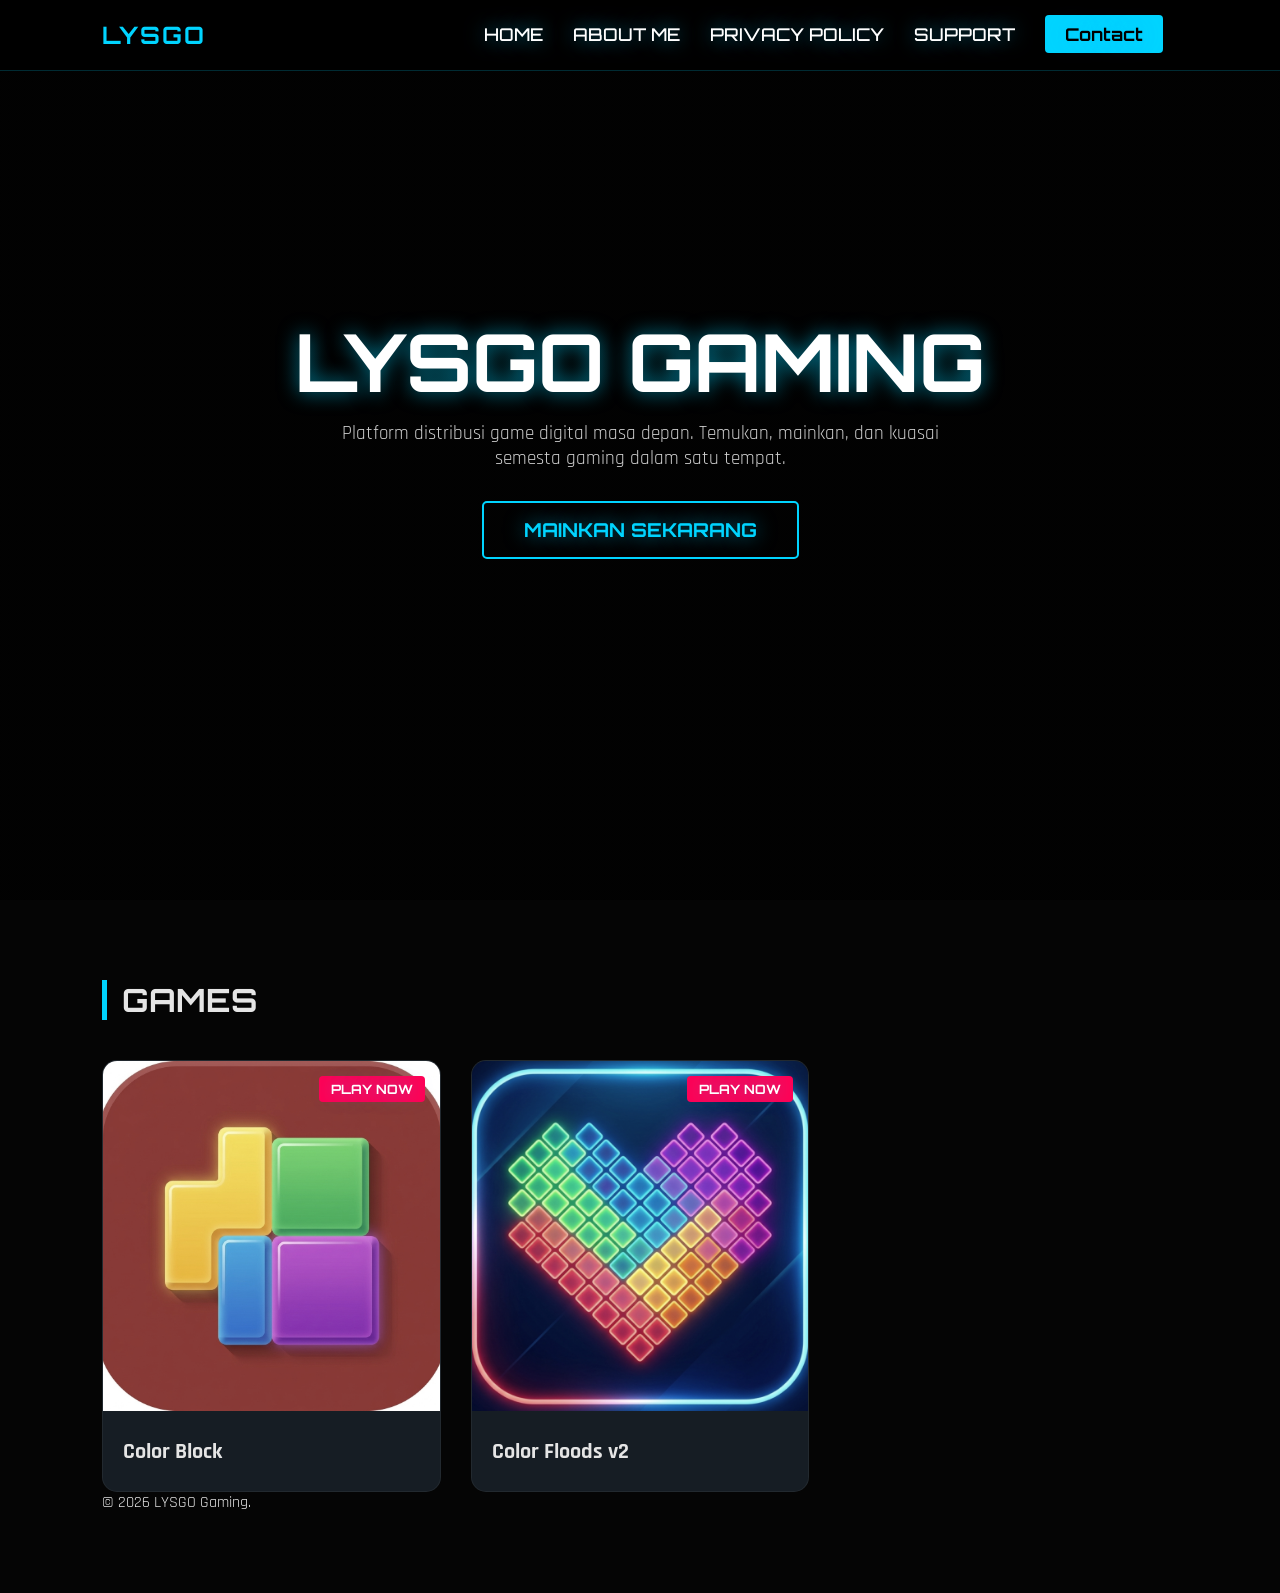
==== index.html @ 218348d4 "Update link for Color Floods game" ====
<!DOCTYPE html>
<html lang="id">
<head>
    <meta charset="UTF-8">
    <meta name="viewport" content="width=device-width, initial-scale=1.0">
    
    <title>LYSGO GAMING | sulistiowati</title>
    
    <link href="https://fonts.googleapis.com/css2?family=Orbitron:wght@400;700&family=Rajdhani:wght@500;700&display=swap" rel="stylesheet">
    
    <link rel="stylesheet" href="https://cdnjs.cloudflare.com/ajax/libs/font-awesome/6.0.0/css/all.min.css">
    
    <link rel="stylesheet" href="style.css">
    <meta name="description" content="LYSGO GAMING - Platform distribusi game digital masa depan. Temukan, mainkan, dan kuasai semesta gaming dalam satu tempat.">
    <meta name="keywords" content="LYSGO GAMING, game digital, platform game, main game online, distribusi game">
    <meta name="author" content="Sulistiowati">
    <meta property="og:title" content="LYSGO GAMING | Platform Game Digital">
    <meta property="og:description" content="Mainkan dan kuasai semesta gaming di LYSGO GAMING.">
    <meta property="og:url" content="https://lysgo.my.id">
    <meta property="og:type" content="website">
    <link rel="canonical" href="https://lysgo.my.id">
    
</head>
<body>
  

    <nav>
        <div class="logo">LYSGO</div>
        
        <div class="menu-toggle" id="mobile-menu">
            <span></span>
            <span></span>
            <span></span>
        </div>

        <ul id="nav-list">
            <li><a href="#home">HOME</a></li>
            <li><a href="about.html">ABOUT ME</a></li>
            <li><a href="privacy.html">PRIVACY POLICY</a></li>
            <li><a href="support.html">SUPPORT</a></li>
            <li><a href="contact.html" class="btn-login">Contact</a></li>
        </ul>
    </nav>

    <header class="hero" id="home">
        <h1>LYSGO GAMING</h1>
        <p>Platform distribusi game digital masa depan. Temukan, mainkan, dan kuasai semesta gaming dalam satu tempat.</p>
        <a href="#store" class="cta-btn">Mainkan Sekarang</a>
    </header>

    <main class="container" id="store">
        <h2 class="section-title">GAMES</h2>
        <div class="grid">
          
            <div class="card">
                <img src="imgs/colorblock.png" alt="RPG">
                <div class="card-info">
                    <h3>Color Block</h3>
                    <a class="badge" href="Gameplay/ColorBlock/colorblock.html">Play Now</a>
                </div>
            </div>
            <div class="card">
                <img src="imgs/colorflood.png" alt="RPG">
                <div class="card-info">
                    <h3>Color Floods v2</h3>
                    <a class="badge" href="Gameplay/colorflood.html">Play Now</a>
                </div>
            </div>

          
        </div>
    <footer>
    <p>&copy; 2026 LYSGO Gaming.</p>
</footer>

    </main>

    <script src="script.js"></script>
</body>
</html>
---- style.css ----
:root {
    --primary: #00d4ff;
    --secondary: #062c43;
    --bg-dark: #050505;
    --card-bg: rgba(31, 40, 51, 0.7);
    --text-light: #e5e5e5;
    --neon-shadow: 0 0 15px rgba(0, 212, 255, 0.4);
}

* {
    margin: 0;
    padding: 0;
    box-sizing: border-box;
    font-family: 'Rajdhani', sans-serif;
}

body {
    background-color: var(--bg-dark);
    color: var(--text-light);
    overflow-x: hidden;
    scroll-behavior: smooth;
}

/* --- Navigation --- */
nav {
    display: flex;
    justify-content: space-between;
    align-items: center;
    padding: 20px 8%;
    background: rgba(0, 0, 0, 0.9);
    border-bottom: 1px solid rgba(0, 212, 255, 0.2);
    position: fixed;
    width: 100%;
    top: 0;
    z-index: 1000;
    backdrop-filter: blur(10px);
}

.logo {
    font-family: 'Orbitron', sans-serif;
    font-size: 1.5rem;
    font-weight: bold;
    color: var(--primary);
    text-transform: uppercase;
    letter-spacing: 2px;
}

nav ul {
    display: flex;
    list-style: none;
    align-items: center;
}

nav ul li { margin: 0 15px; }

nav ul li a {
    text-decoration: none;
    color: white;
    font-weight: 500;
    transition: 0.3s;
    font-size: 1.1rem;
}

nav ul li a:hover {
    color: var(--primary);
    text-shadow: var(--neon-shadow);
}

.btn-login {
    background: var(--primary);
    color: black !important;
    padding: 8px 20px;
    border-radius: 4px;
    font-weight: bold;
}

.menu-toggle {
    display: none;
    flex-direction: column;
    cursor: pointer;
}

.menu-toggle span {
    height: 3px;
    width: 25px;
    background: var(--primary);
    margin-bottom: 4px;
    border-radius: 2px;
}

/* --- Hero Section --- */
.hero {
    height: 100vh;
    background: linear-gradient(rgba(0,0,0,0.7), rgba(0,0,0,0.7)), 
                url('https://images.unsplash.com/photo-1511512578047-dfb367046420?auto=format&fit=crop&w=1350&q=80');
    background-size: cover;
    background-position: center;
    display: flex;
    flex-direction: column;
    justify-content: center;
    align-items: center;
    text-align: center;
    padding: 0 20px;
}

.hero h1,a {
    font-family: 'Orbitron', sans-serif;
    font-size: clamp(2.5rem, 8vw, 5rem);
    margin-bottom: 10px;
    color: white;
    text-shadow: 0 0 20px rgba(0, 212, 255, 0.6);
    text-decoration: none;
}

.hero p,a {
    font-size: 1.2rem;
    max-width: 600px;
    margin-bottom: 30px;
    color: #ccc;
}

.cta-btn {
    padding: 15px 40px;
    background: transparent;
    color: var(--primary);
    border: 2px solid var(--primary);
    font-weight: bold;
    text-transform: uppercase;
    text-decoration: none;
    font-family: 'Orbitron', sans-serif;
    transition: 0.4s;
    border-radius: 5px;
}

.cta-btn:hover {
    background: var(--primary);
    color: black;
    box-shadow: 0 0 30px rgba(0, 212, 255, 0.5);
}

/* --- Games Section --- */
.container {
    padding: 80px 8%;
}

.section-title {
    font-family: 'Orbitron', sans-serif;
    font-size: 2rem;
    margin-bottom: 40px;
    border-left: 5px solid var(--primary);
    padding-left: 15px;
}

.grid {
    display: grid;
    grid-template-columns: repeat(auto-fill, minmax(260px, 1fr));
    gap: 30px;
}

.card {
    background: var(--card-bg);
    border-radius: 15px;
    overflow: hidden;
    border: 1px solid rgba(255,255,255,0.05);
    transition: 0.4s ease;
    position: relative;
}

.card:hover {
    transform: translateY(-10px);
    border-color: var(--primary);
    box-shadow: 0 10px 30px rgba(0,0,0,0.5);
}

.card img {
    width: 100%;
    height: 350px;
    object-fit: cover;
    filter: grayscale(30%);
    transition: 0.4s;
}

.card:hover img {
    filter: grayscale(0%);
}

.card-info {
    padding: 20px;
}

.card-info h3 {
    font-size: 1.4rem;
    margin-bottom: 5px;
}

.card-info p {
    color: var(--primary);
    font-weight: bold;
    font-size: 1.2rem;
}

.badge {
    position: absolute;
    top: 15px;
    right: 15px;
    background: #ff0055;
    color: white;
    padding: 5px 12px;
    font-size: 0.8rem;
    font-weight: bold;
    border-radius: 4px;
    text-transform: uppercase;
}

/* --- Responsive --- */
@media (max-width: 992px) {
    nav { padding: 20px 5%; }
    .menu-toggle { display: flex; }
    
    nav ul {
        position: fixed;
        top: 70px;
        right: -100%;
        background: rgba(5, 5, 5, 0.98);
        width: 100%;
        height: 100vh;
        flex-direction: column;
        justify-content: flex-start;
        padding-top: 50px;
        transition: 0.5s;
    }

    nav ul.active { right: 0; }
    nav ul li { margin: 20px 0; }
}

.donation-stream-overlay {
    position: fixed;
    top: 20px;       /* Jarak dari atas */
    right: 20px;     /* Jarak dari kanan (bisa diatur sesuai keinginan) */
    width: 400px;    /* Sesuaikan dengan lebar box donasi kamu */
    height: 600px;   /* Sesuaikan dengan tinggi area animasi donasi */
    z-index: 9999;   /* Pastikan di atas semua elemen website */
    pointer-events: none; /* Penting: Agar klik user tetap tembus ke menu di bawahnya */
}

.donation-stream-overlay iframe {
    width: 100%;
    height: 100%;
    background: transparent; /* Pastikan background iframe bening */
}
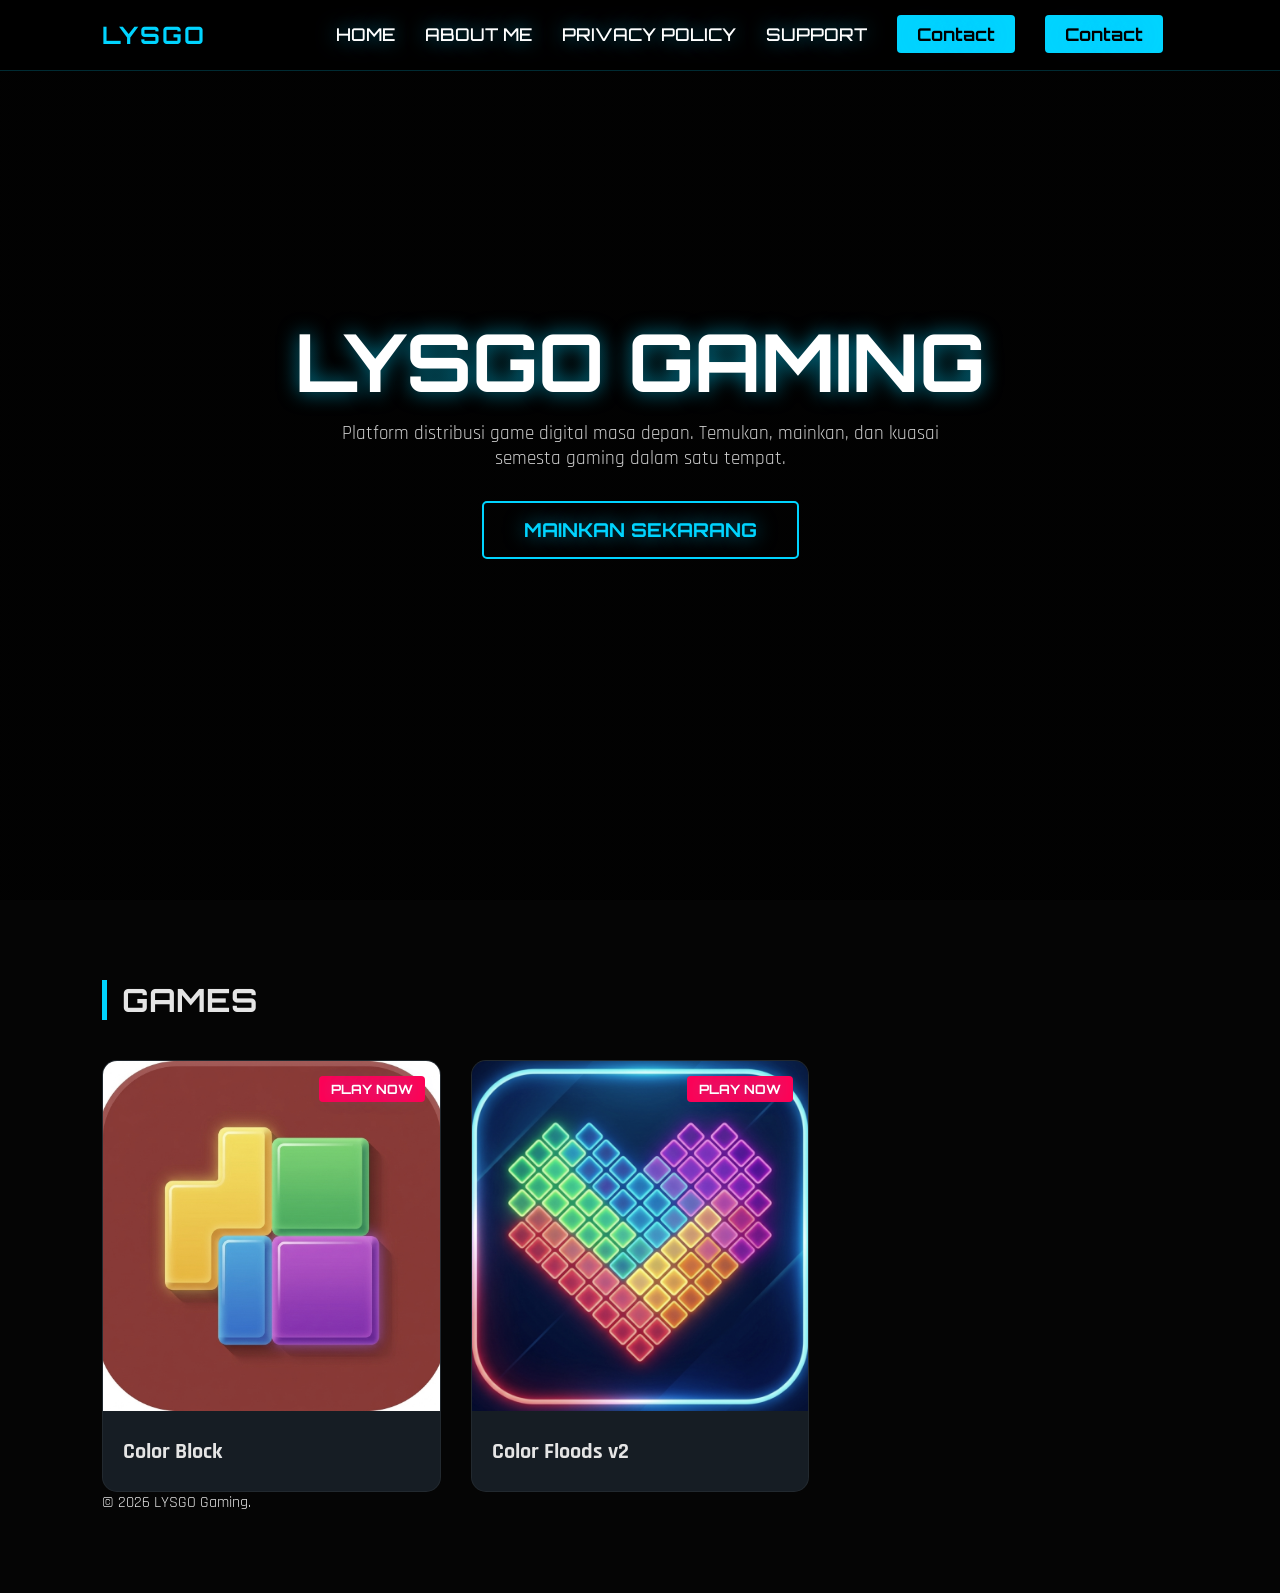
==== commit e35b6338: "update index.html" ====
--- a/index.html
+++ b/index.html
@@ -5,7 +5,9 @@
     <meta name="viewport" content="width=device-width, initial-scale=1.0">
     
     <title>LYSGO GAMING | sulistiowati</title>
+    <link rel="icon" type="imgs/lysgo" href="favicon.ico">
     
+    <link rel="icon" type="imgs/" href="imgs/lysgo.png">
     <link href="https://fonts.googleapis.com/css2?family=Orbitron:wght@400;700&family=Rajdhani:wght@500;700&display=swap" rel="stylesheet">
     
     <link rel="stylesheet" href="https://cdnjs.cloudflare.com/ajax/libs/font-awesome/6.0.0/css/all.min.css">
@@ -39,6 +41,7 @@
             <li><a href="privacy.html">PRIVACY POLICY</a></li>
             <li><a href="support.html">SUPPORT</a></li>
             <li><a href="contact.html" class="btn-login">Contact</a></li>
+            <li><a href="/Falys/imdex.html" class="btn-login">Contact</a></li>
         </ul>
     </nav>
 
@@ -63,7 +66,7 @@
                 <img src="imgs/colorflood.png" alt="RPG">
                 <div class="card-info">
                     <h3>Color Floods v2</h3>
-                    <a class="badge" href="Gameplay/colorflood.html">Play Now</a>
+                    <a class="badge" href="Gameplay/ColorFlood/colorflood.html">Play Now</a>
                 </div>
             </div>
 
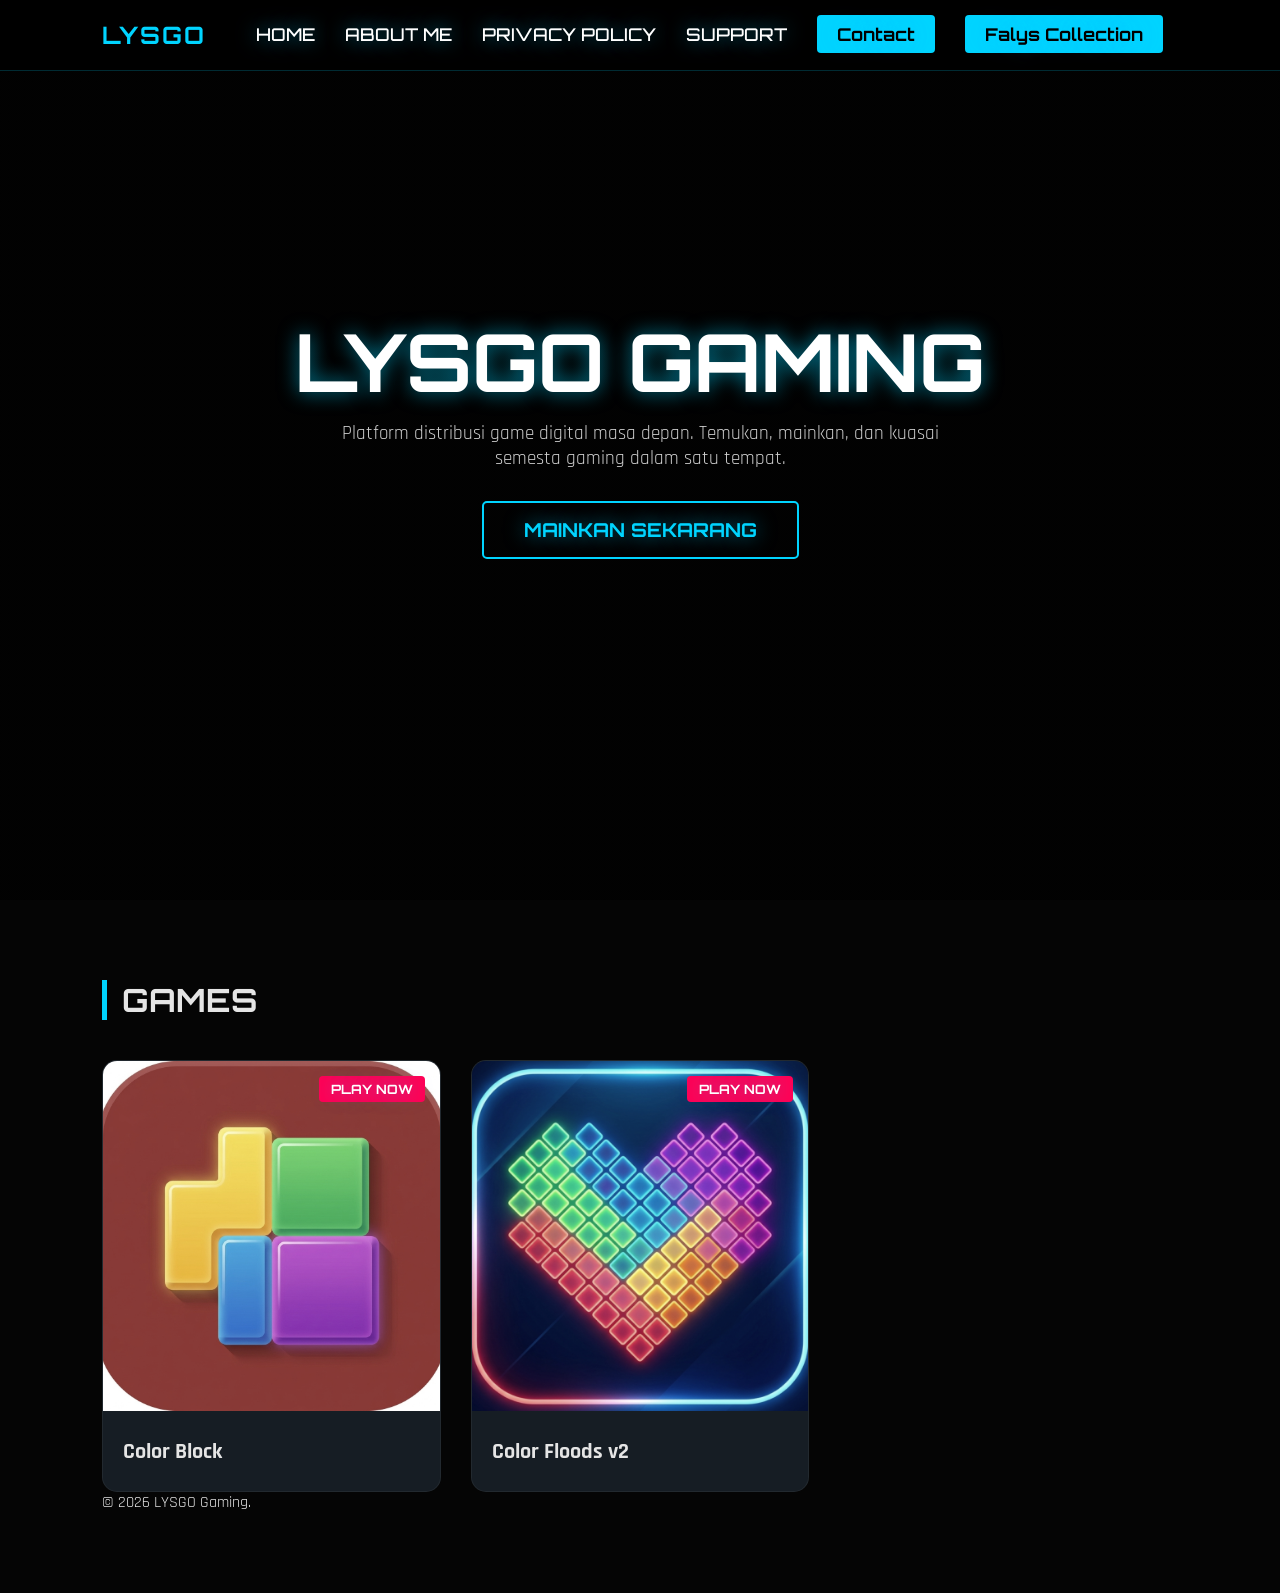
==== commit 99290e69: "update index.html" ====
--- a/index.html
+++ b/index.html
@@ -41,7 +41,7 @@
             <li><a href="privacy.html">PRIVACY POLICY</a></li>
             <li><a href="support.html">SUPPORT</a></li>
             <li><a href="contact.html" class="btn-login">Contact</a></li>
-            <li><a href="/Falys/imdex.html" class="btn-login">Contact</a></li>
+            <li><a href="/Falys/index.html" class="btn-login">Falys Collection</a></li>
         </ul>
     </nav>
 
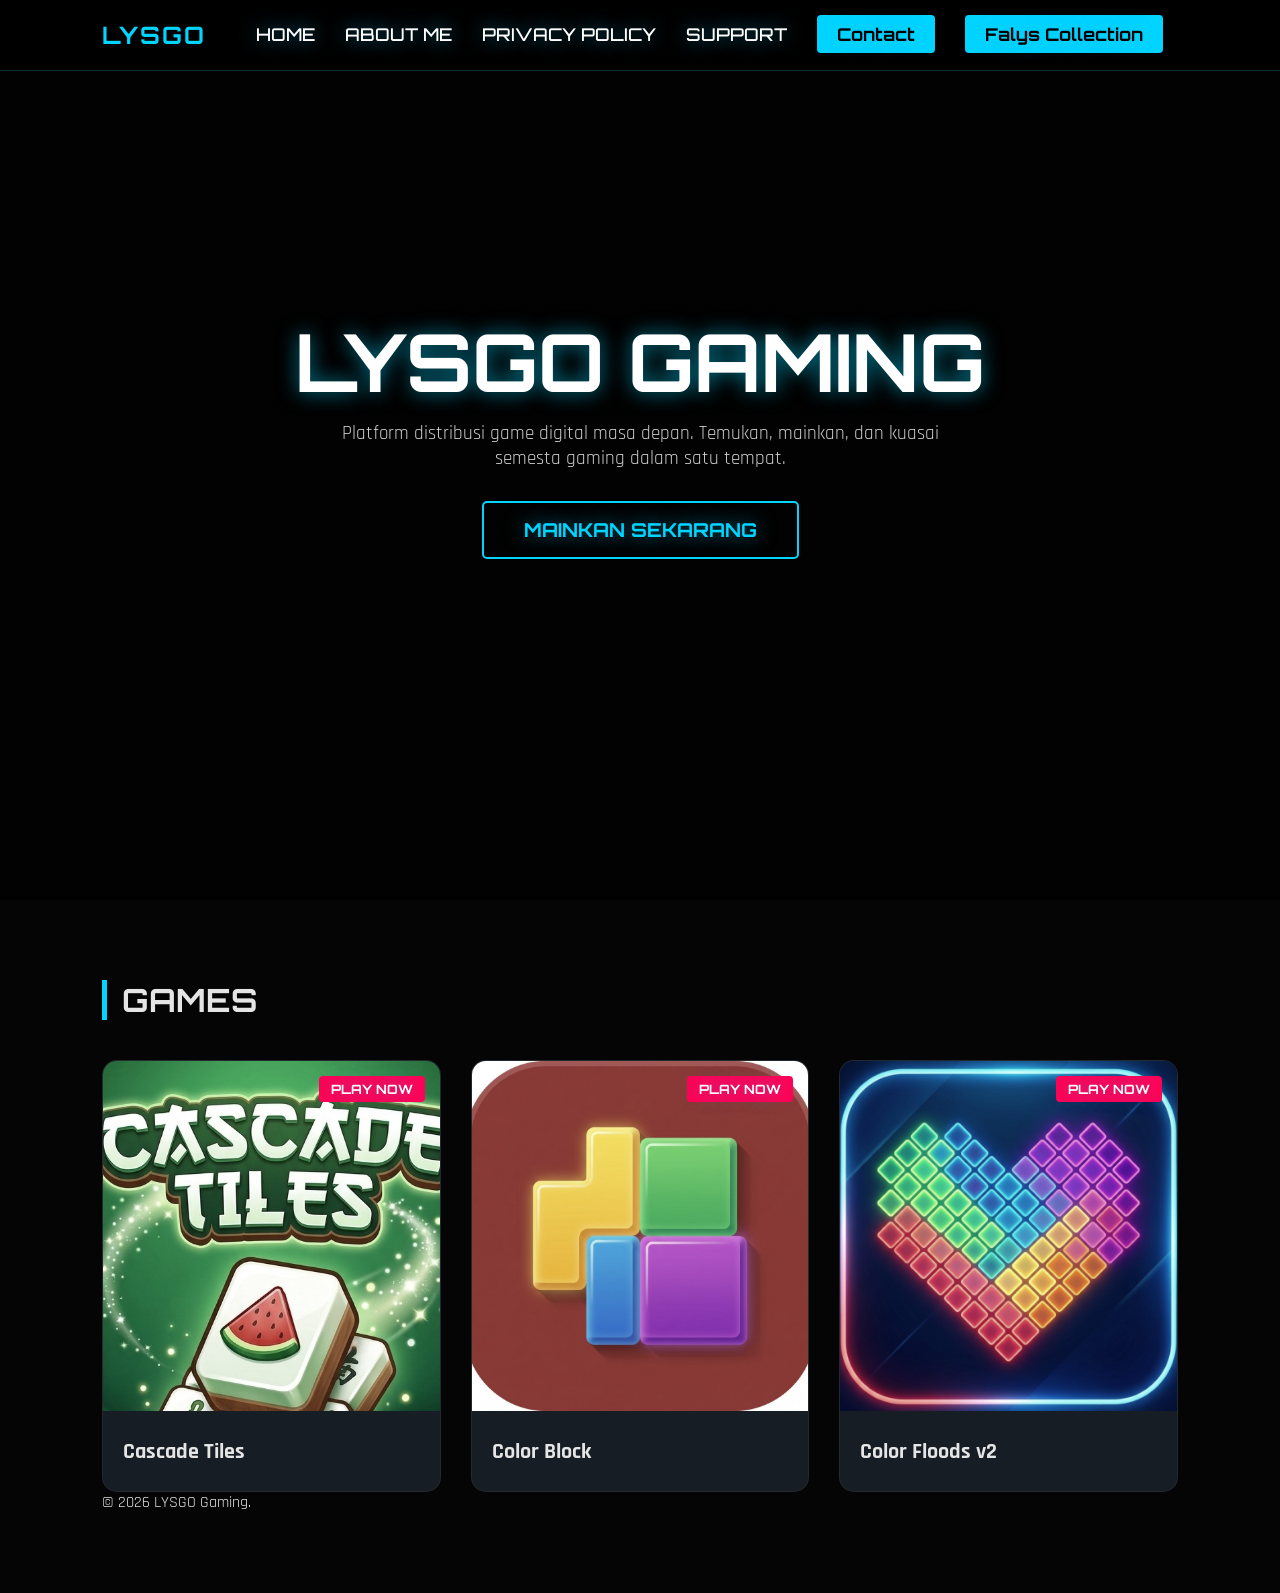
==== commit ff3f09f6: "update index.html" ====
--- a/index.html
+++ b/index.html
@@ -56,6 +56,13 @@
         <div class="grid">
           
             <div class="card">
+                <img src="imgs/CascadeTiles.png" alt="RPG">
+                <div class="card-info">
+                    <h3>Cascade Tiles</h3>
+                    <a class="badge" href="Gameplay/CascadeTiles/cascade-tiles.html">Play Now</a>
+                </div>
+            </div>
+            <div class="card">
                 <img src="imgs/colorblock.png" alt="RPG">
                 <div class="card-info">
                     <h3>Color Block</h3>
